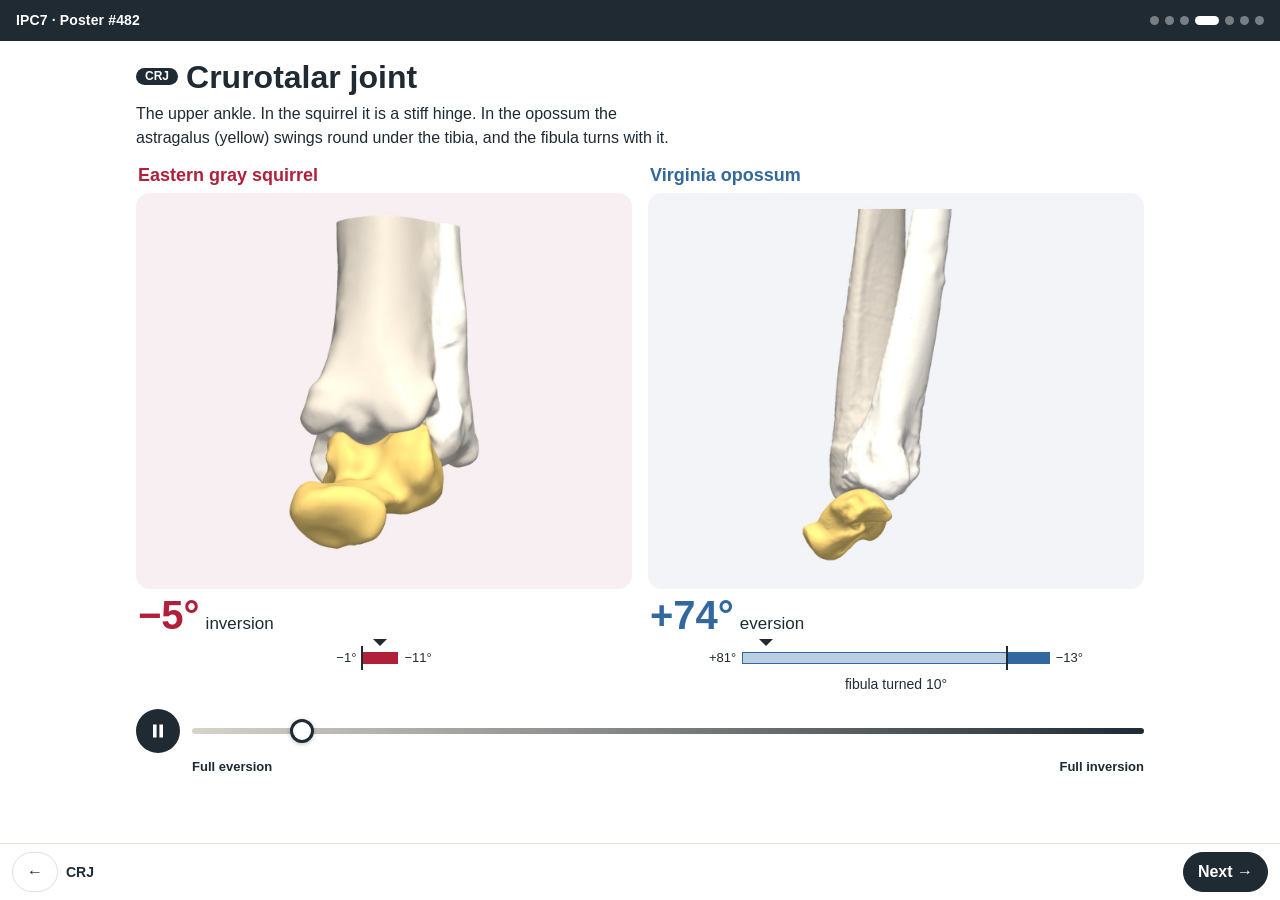
==== crj.html @ e4c3369f "Add files via upload" ====
<!doctype html><meta charset="utf-8"><title>Ankle motions</title><meta http-equiv="refresh" content="0;url=index.html#crj"><script>location.replace("index.html#crj")</script><a href="index.html#crj">Ankle motions</a>
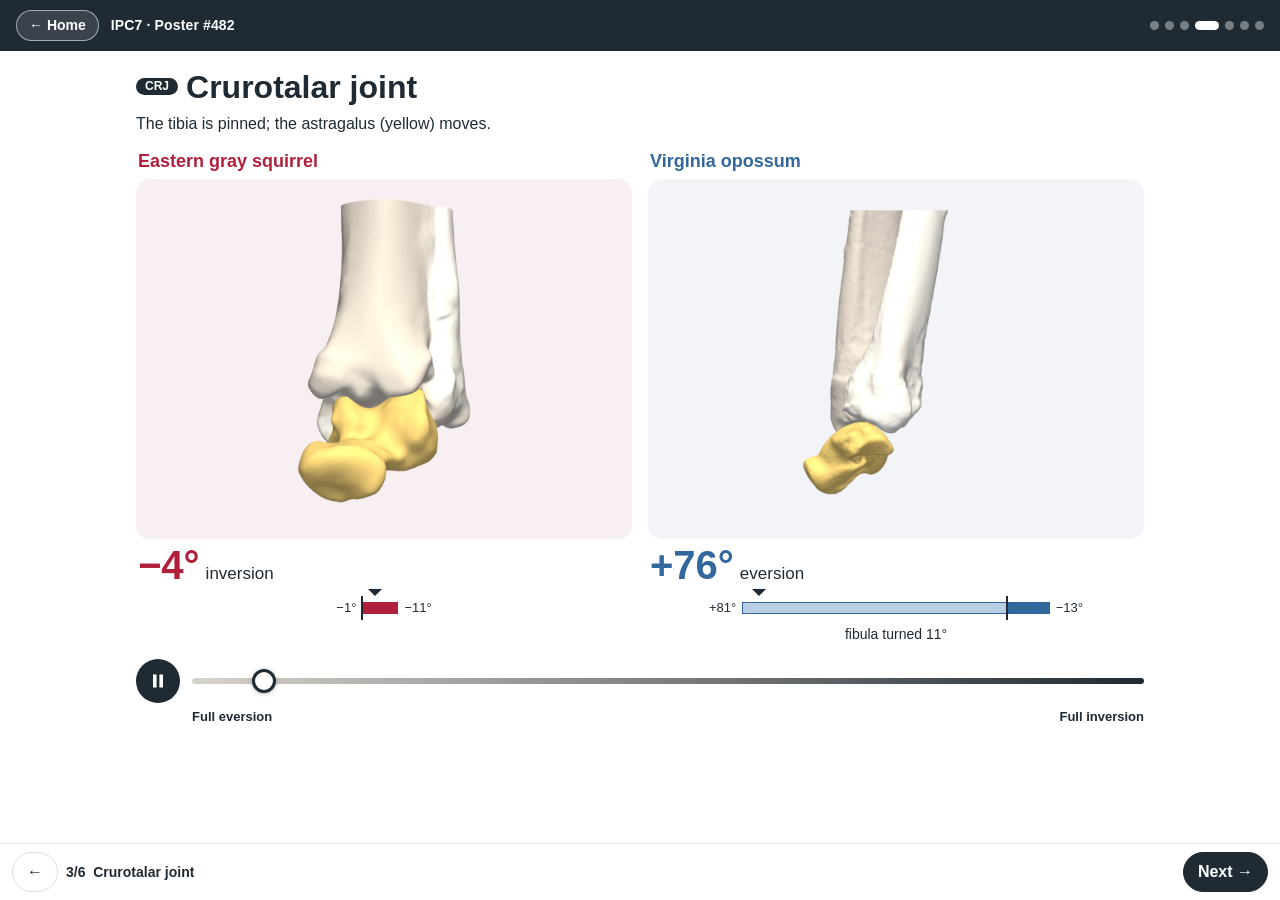
==== commit 57bdf2c1: "Add files via upload" ====
--- a/crj.html
+++ b/crj.html
@@ -1 +1 @@
-<!doctype html><meta charset="utf-8"><title>Ankle motions</title><meta http-equiv="refresh" content="0;url=index.html#crj"><script>location.replace("index.html#crj")</script><a href="index.html#crj">Ankle motions</a>+<!doctype html><meta charset="utf-8"><title>IPC7 · Poster #482</title><meta http-equiv="refresh" content="0;url=index.html#crj"><script>location.replace("index.html#crj")</script><a href="index.html#crj">IPC7 · Poster #482</a>
